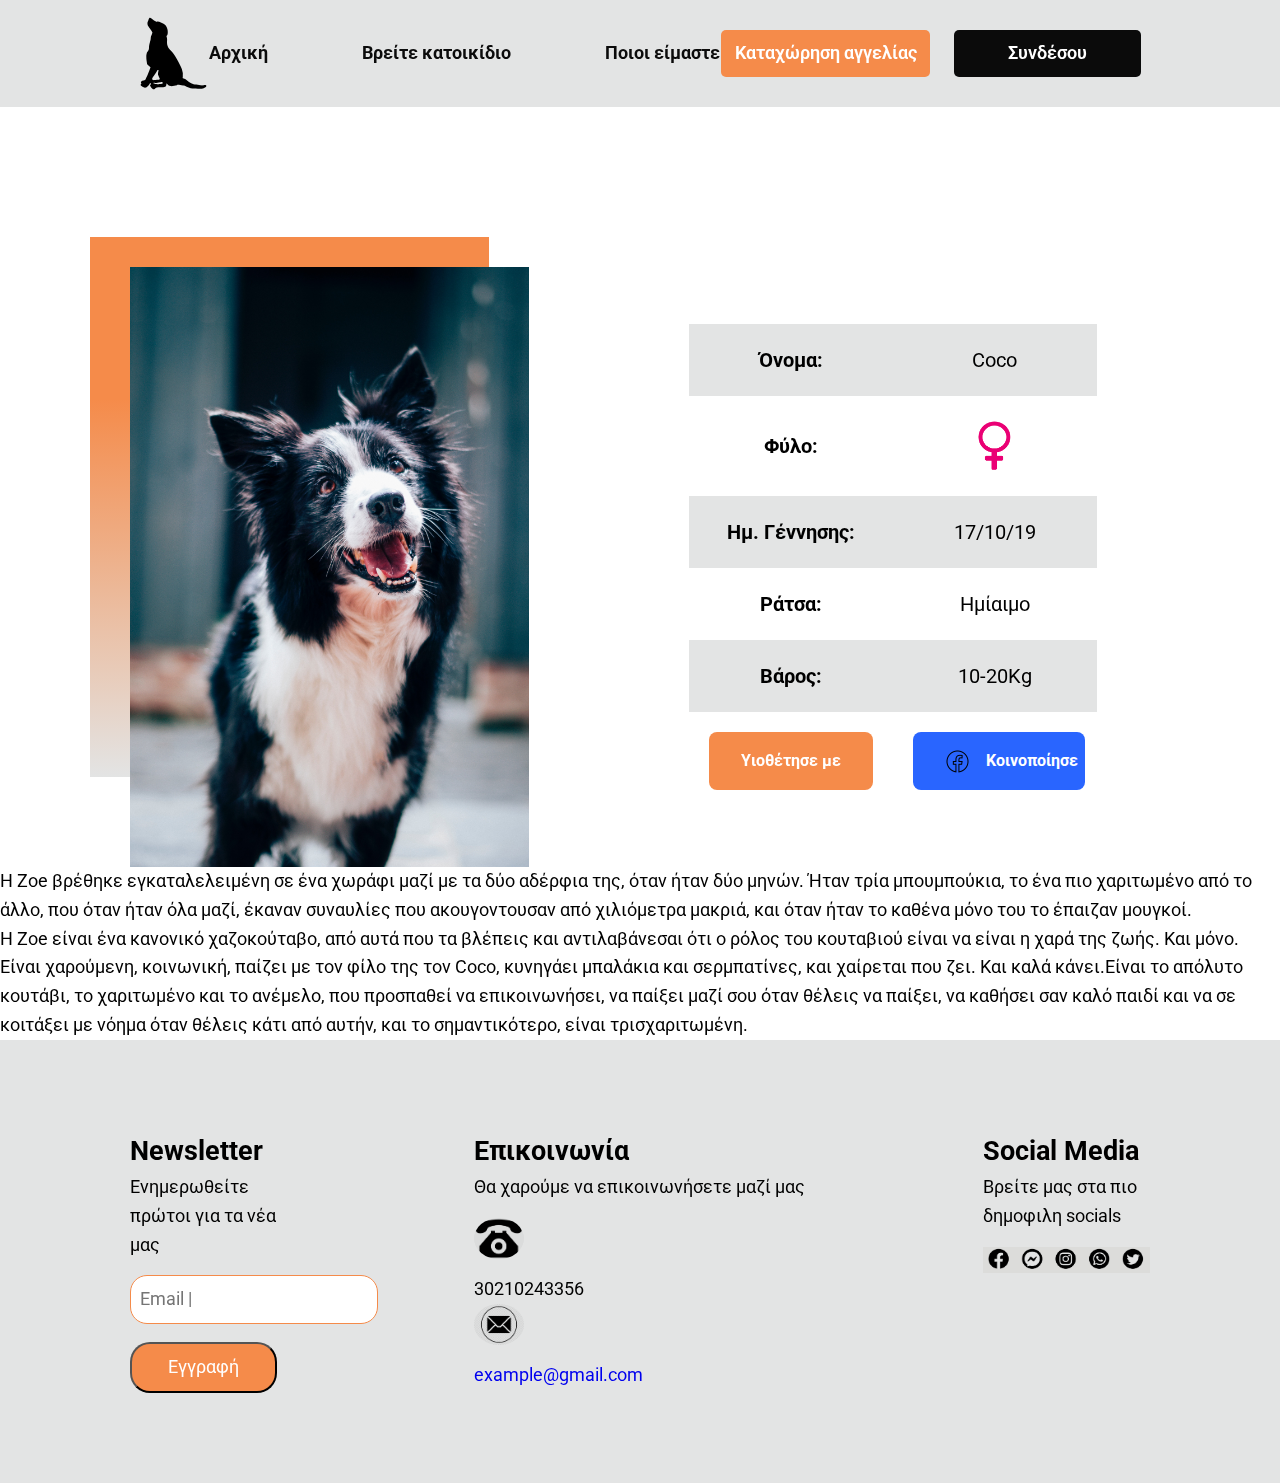
==== html/pet.html @ 39501120 "finish hero section" ====
<!DOCTYPE html>
<html lang="en">
  <head>
    <meta charset="UTF-8" />
    <meta name="viewport" content="width=device-width, initial-scale=1.0" />
    <title>Adopt A Stray | Pet</title>
    <link rel="stylesheet" href="../css/pet.css" />
    <link rel="preconnect" href="https://fonts.googleapis.com" />
    <link rel="preconnect" href="https://fonts.gstatic.com" crossorigin />
    <link
      href="https://fonts.googleapis.com/css2?family=Roboto:wght@400;700&display=swap"
      rel="stylesheet"
    />
  </head>
  <body>
    <header>
      <div class="container">
        <img src="../images/dogLogo.svg" alt="" class="main__nav-logo dog" />

        <nav class="main__nav">
          <ul>
            <li class="main__nav-item"><a href="index.html">Αρχική</a></li>
            <li class="main__nav-item">
              <a href="pets.html">Βρείτε κατοικίδιο</a>
            </li>
            <li class="main__nav-item"><a href="#">Ποιοι είμαστε</a></li>
          </ul>
        </nav>
        <div class="nav-links">
          <a href="" class="nav__link advert">Καταχώρηση αγγελίας</a>
          <a href="" class="nav__link donate">Συνδέσου</a>
        </div>
      </div>
    </header>
    <main class="hero container">
      <section class="hero-image">
        <img class="animal-image" src="../images/coco.jpg" alt="" />
      </section>

      <table class="animal__details">
        <tr>
          <th>Όνομα:</th>
          <td>Coco</td>
        </tr>
        <tr>
          <th>Φύλο:</th>
          <td>
            <img
              class="animal__details-img"
              src="../images/female-icon.png"
              alt=""
            />
          </td>
        </tr>
        <tr>
          <th>Ημ. Γέννησης:</th>
          <td>17/10/19</td>
        </tr>
        <tr>
          <th>Ράτσα:</th>
          <td>Ημίαιμο</td>
        </tr>
        <tr>
          <th>Βάρος:</th>
          <td>10-20Kg</td>
        </tr>
        <tr>
          <td><button class="btn adopt-link">Υιοθέτησε με</button></td>
          <td>
            <button class="btn share-link">
              <img src="../images/facebook.png" alt="" />Κοινοποίησε
            </button>
          </td>
        </tr>
      </table>
    </main>
    <p class="about-animal">
      Η Zoe βρέθηκε εγκαταλελειμένη σε ένα χωράφι μαζί με τα δύο αδέρφια της,
      όταν ήταν δύο μηνών. Ήταν τρία μπουμπούκια, το ένα πιο χαριτωμένο από το
      άλλο, που όταν ήταν όλα μαζί, έκαναν συναυλίες που ακουγοντουσαν από
      χιλιόμετρα μακριά, και όταν ήταν το καθένα μόνο του το έπαιζαν μουγκοί.
    </p>
    <p class="about-animal">
      Η Zoe είναι ένα κανονικό χαζοκούταβο, από αυτά που τα βλέπεις και
      αντιλαβάνεσαι ότι ο ρόλος του κουταβιού είναι να είναι η χαρά της ζωής.
      Και μόνο. Είναι χαρούμενη, κοινωνική, παίζει με τον φίλο της τον Coco,
      κυνηγάει μπαλάκια και σερμπατίνες, και χαίρεται που ζει. Και καλά
      κάνει.Είναι το απόλυτο κουτάβι, το χαριτωμένο και το ανέμελο, που
      προσπαθεί να επικοινωνήσει, να παίξει μαζί σου όταν θέλεις να παίξει, να
      καθήσει σαν καλό παιδί και να σε κοιτάξει με νόημα όταν θέλεις κάτι από
      αυτήν, και το σημαντικότερο, είναι τρισχαριτωμένη.
    </p>

    <footer>
      <section class="newsletter container footer-item">
        <h2 class="footer-heading">Newsletter</h2>
        <p class="footer-p">Ενημερωθείτε πρώτοι για τα νέα μας</p>
        <form action="">
          <input
            class="email"
            type="email"
            name="email"
            id="email"
            placeholder="Email |"
          />
          <input type="button" value="Εγγραφή" class="sumbit" />
        </form>
      </section>
      <section class="footer-item contact">
        <h2 class="footer-heading">Επικοινωνία</h2>
        <p class="footer-p">Θα χαρούμε να επικοινωνήσετε μαζί μας</p>
        <div class="row">
          <img class="footer-image" src="../images/phone-icon.png" alt="" />
          <p class="footer-number">30210243356</p>
        </div>
        <div class="row">
          <img class="footer-image" src="../images/email-icon.png" alt="" />

          <a class="footer-email" href="mailto:someone@example.com"
            >example@gmail.com</a
          >
        </div>
      </section>
      <section class="socials container footer-item">
        <h2 class="footer-heading">Social Media</h2>
        <p class="footer-p">Βρείτε μας στα πιο δημοφιλη socials</p>
        <div class="row">
          <img class="socials-image" src="../images/socials.jpg" alt="" />
        </div>
      </section>
    </footer>
  </body>
</html>

<!--  <div class="row">
          <p class="row-about">Όνομα:</p>
          <p class="animal__details-name">Zoe</p>
        </div>
        <div class="row">
          <p class="row-about">Φύλο:</p>
          <img
            src="../images/female-icon.png"
            alt="An image of a dog named Coco"
            class="animal__details-img"
          />
        </div>
        <div class="row">
          <p class="row-about">Ημ. Γέννησης:</p>
          <p class="animal__details-birthyear">17/10/19</p>
        </div>
        <div class="row">
          <p class="row-about">Ράτσα:</p>
          <p class="animal__details-birthyear">Ημίαιμο</p>
        </div>
        <div class="row">
          <p class="row-about">Βάρος:</p>
          <p class="animal__details-birthyear">10 - 20kg</p>
        </div>
        <div class="links">
          <button class="btn">Υιοθέτησε Με</button>
          <button class="btn">Share</button>
        </div> -->
---- css/pet.css ----
/* CSS Reset by Josh W Comeau   https://www.joshwcomeau.com/css/custom-css-reset/*/

/*
  1. Use a more-intuitive box-sizing model.
*/
*,
*::before,
*::after {
  box-sizing: border-box;
}
/*
    2. Remove default margin and padding
  */
* {
  padding: 0;
  margin: 0;
}
/*
    3. Allow percentage-based heights in the application
  */
html,
body {
  height: 100%;
}
/*
    Typographic tweaks!
    4. Add accessible line-height
    5. Improve text rendering
  */
body {
  -webkit-font-smoothing: antialiased;
}
/*
    6. Improve media defaults
  */
img,
picture,
video,
canvas,
svg {
  display: block;
  max-width: 100%;
}
/*
    7. Remove built-in form typography styles
  */
input,
button,
textarea,
select {
  font: inherit;
}
/*
    8. Avoid text overflows
  */
p,
h1,
h2,
h3,
h4,
h5,
h6 {
  overflow-wrap: break-word;
}
/*
    9. Create a root stacking context
  */
#root,
#__next {
  isolation: isolate;
}

:root {
  --clr-bg-grey: #e3e4e4;
  --clr-bg-accent: hwb(23 16% 0% / 0.22);
  --clr-text-main: #0b0b0b;
  --clr-text-accent: #f58b4a;
  /* Font Sizes */
  --fs-regular: 1rem;
  --fs-lg: 1.125rem;
  --fs-xl: 1.75rem;
  --fs-2xl: 2.5rem;
  --fs-3xl: 3rem;
  --fs-sm: 0.9375rem;
  /* Font Famillies */
  --ff-main: "Roboto", sans-serif;
}

ul li {
  list-style: none;
}

body {
  line-height: 1.6;
  font-size: var(--fs-lg);
  font-family: var(--ff-main);
}

a:link,
a:visited {
  text-decoration: none;
}

.container {
  max-width: calc(100% - 260px);
  margin-inline: auto;
}

.btn {
  background: none;
  border: none;
  cursor: pointer;
  color: #fff;
  font-weight: 700;
  padding: 1em 2em;
  border-radius: 8px;
  font-size: var(--fs-regular);
}

header .container {
  display: flex;
  justify-content: space-between;
  align-items: center;
  padding: 0.5em;
}

header {
  background-color: var(--clr-bg-grey);
  font-size: var(--fs-lg);
}

.main__nav {
  display: flex;
  align-items: center;
}

nav ul {
  display: flex;
  gap: 5.9rem;
  margin-inline: auto;
}

.main__nav-item a {
  color: var(--clr-text-main);
  font-weight: 700;
}

.dog {
  width: 69px;
  height: 89px;
}

.nav-links {
  display: flex;
  align-items: center;
  gap: 1.5rem;
}

.nav-links a {
  color: white;
  border-radius: 5px;
  font-weight: 600;
}

.advert {
  background-color: var(--clr-text-accent);
  padding: 0.5em 0.75em;
}

.donate {
  background-color: var(--clr-text-main);
  padding: 0.5em 3em;
}

.hero {
  margin-top: 10rem;
  display: flex;
  align-items: center;
  grid-template-columns: repeat(2, 1fr);
  gap: 10rem;
}

table {
  table-layout: fixed;
  width: 40%;
  text-align: center;

  border-collapse: collapse;
}
table td,
table th {
  padding: 1.25rem;
  font-size: 1.25rem;
}

table tr:nth-child(odd) {
  background-color: var(--clr-bg-grey);
}

.adopt-link {
  background-color: var(--clr-text-accent);
}

.share-link {
  background-color: #2965ff;
  position: relative;
  display: inline-flex;
  gap: 1rem;
  align-items: center;
}

.share-link img {
  width: 25px;
  height: 25px;
}

.animal__details-img {
  width: 60px;
  height: 60px;
  margin-inline: auto;
}

.hero-image {
  position: relative;
}

.hero-image img {
  max-width: 800px;
  max-height: 600px;
}

.hero-image:before {
  position: absolute;
  content: "";
  inset: -30px -40px;
  background: linear-gradient(
    to bottom,
    var(--clr-text-accent) 30%,
    var(--clr-bg-grey)
  );
  height: 90%;
  width: 100%;
  z-index: -100;
}

footer {
  background-color: var(--clr-bg-grey);
  display: grid;
  grid-template-columns: repeat(3, 1fr);

  padding-block: 5em;
}

.contact {
  margin-inline: auto;
}

.footer-image {
  width: 50px;
  border-radius: 50%;
  mix-blend-mode: multiply;
}

.socials-image {
  mix-blend-mode: multiply;
}

.footer-p {
  margin-bottom: 1rem;
}

.footer-image {
  margin-bottom: 1rem;
}

.email {
  padding: 0.5em;
  border-radius: 17px;
  border: 1px solid var(--clr-text-accent);
  color: var(--clr-text-accent);
  display: block;
}

.sumbit {
  padding: 0.5em 2em;
  margin-top: 1.125rem;
  background-color: var(--clr-text-accent);
  color: #fff;
  border-radius: 20px;
  cursor: pointer;
}
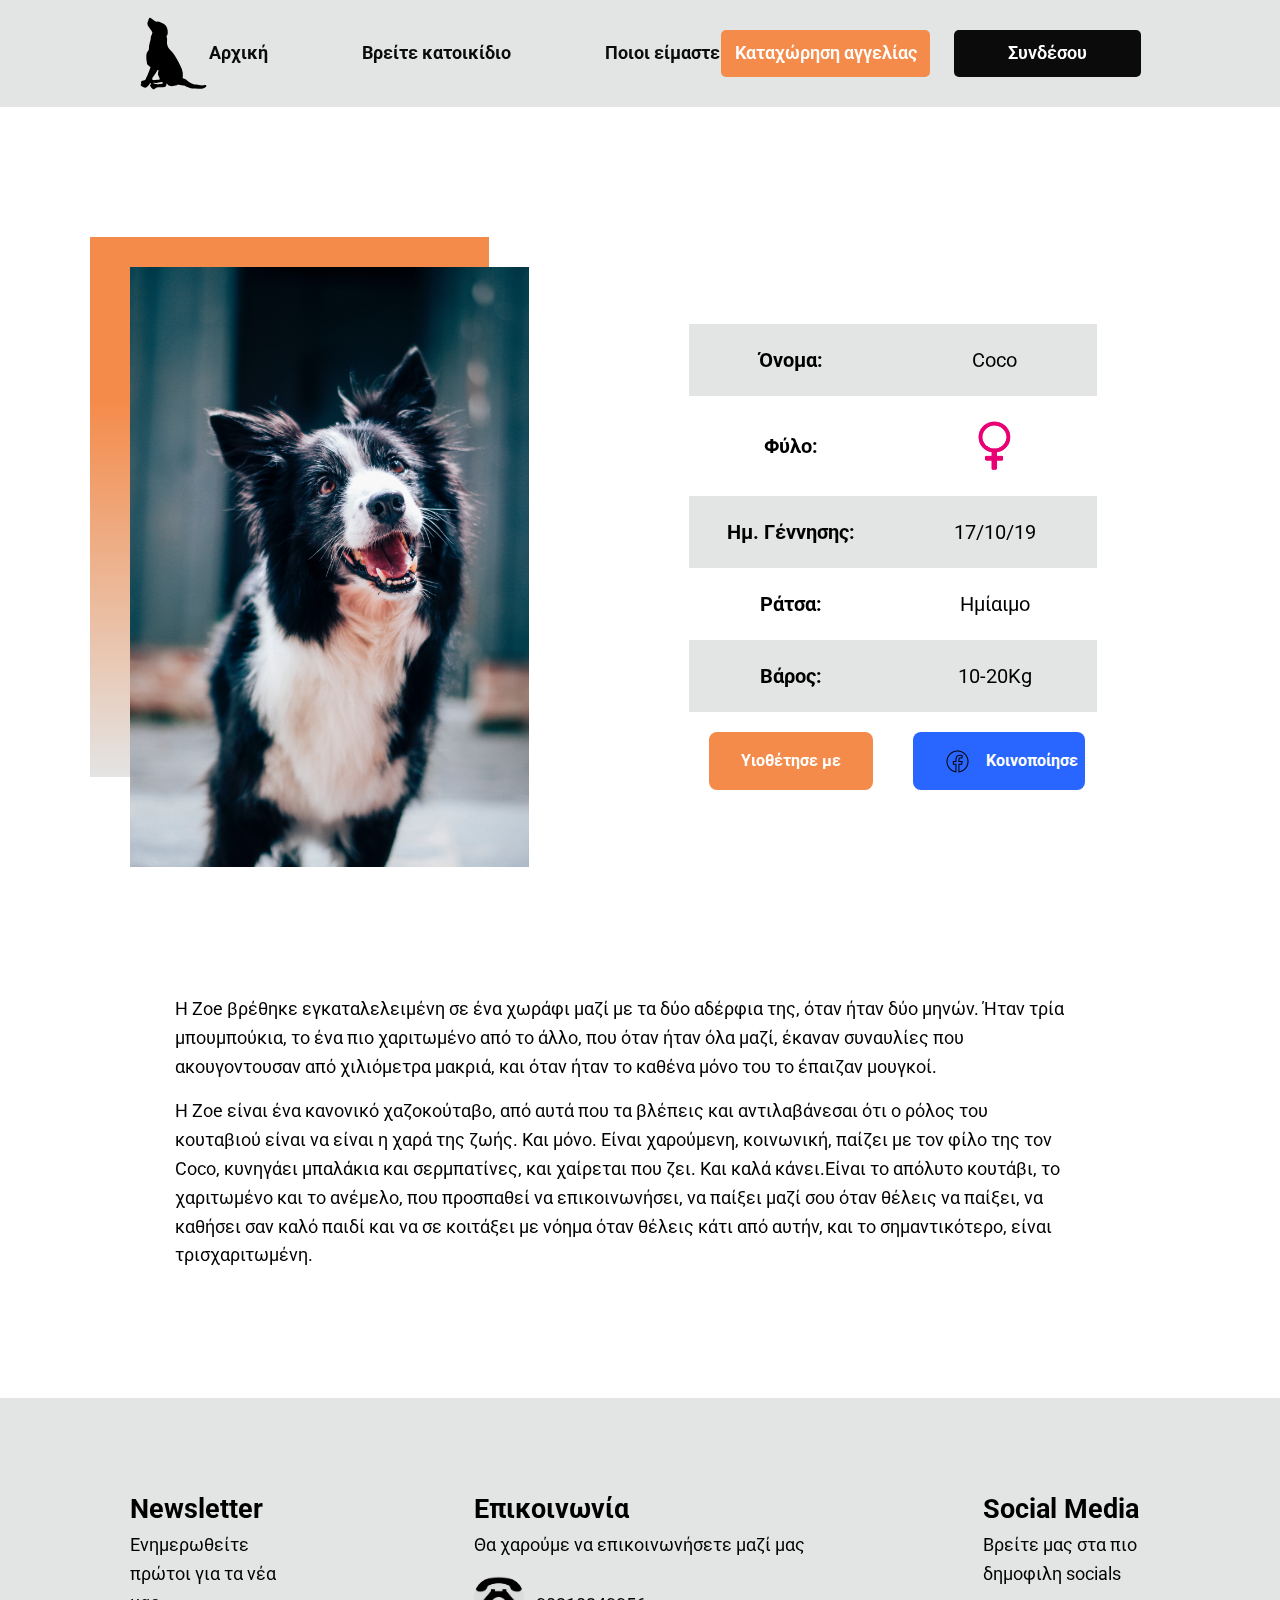
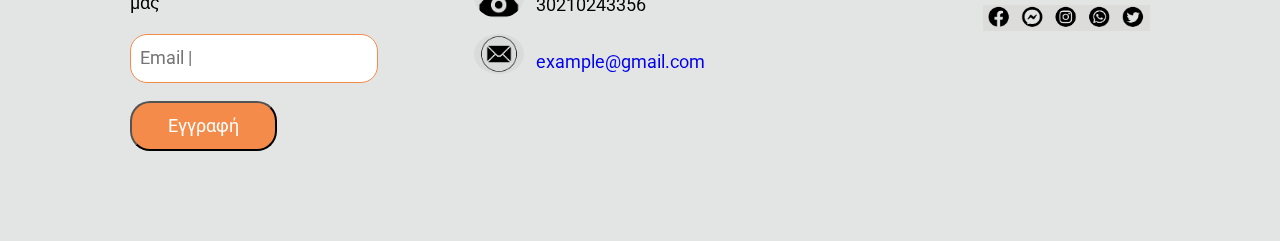
==== commit 09632d44: "add paragraphs spacing" ====
--- a/html/pet.html
+++ b/html/pet.html
@@ -74,22 +74,24 @@
         </tr>
       </table>
     </main>
-    <p class="about-animal">
-      Η Zoe βρέθηκε εγκαταλελειμένη σε ένα χωράφι μαζί με τα δύο αδέρφια της,
-      όταν ήταν δύο μηνών. Ήταν τρία μπουμπούκια, το ένα πιο χαριτωμένο από το
-      άλλο, που όταν ήταν όλα μαζί, έκαναν συναυλίες που ακουγοντουσαν από
-      χιλιόμετρα μακριά, και όταν ήταν το καθένα μόνο του το έπαιζαν μουγκοί.
-    </p>
-    <p class="about-animal">
-      Η Zoe είναι ένα κανονικό χαζοκούταβο, από αυτά που τα βλέπεις και
-      αντιλαβάνεσαι ότι ο ρόλος του κουταβιού είναι να είναι η χαρά της ζωής.
-      Και μόνο. Είναι χαρούμενη, κοινωνική, παίζει με τον φίλο της τον Coco,
-      κυνηγάει μπαλάκια και σερμπατίνες, και χαίρεται που ζει. Και καλά
-      κάνει.Είναι το απόλυτο κουτάβι, το χαριτωμένο και το ανέμελο, που
-      προσπαθεί να επικοινωνήσει, να παίξει μαζί σου όταν θέλεις να παίξει, να
-      καθήσει σαν καλό παιδί και να σε κοιτάξει με νόημα όταν θέλεις κάτι από
-      αυτήν, και το σημαντικότερο, είναι τρισχαριτωμένη.
-    </p>
+    <section class="paragraphs container">
+      <p class="about-animal">
+        Η Zoe βρέθηκε εγκαταλελειμένη σε ένα χωράφι μαζί με τα δύο αδέρφια της,
+        όταν ήταν δύο μηνών. Ήταν τρία μπουμπούκια, το ένα πιο χαριτωμένο από το
+        άλλο, που όταν ήταν όλα μαζί, έκαναν συναυλίες που ακουγοντουσαν από
+        χιλιόμετρα μακριά, και όταν ήταν το καθένα μόνο του το έπαιζαν μουγκοί.
+      </p>
+      <p class="about-animal">
+        Η Zoe είναι ένα κανονικό χαζοκούταβο, από αυτά που τα βλέπεις και
+        αντιλαβάνεσαι ότι ο ρόλος του κουταβιού είναι να είναι η χαρά της ζωής.
+        Και μόνο. Είναι χαρούμενη, κοινωνική, παίζει με τον φίλο της τον Coco,
+        κυνηγάει μπαλάκια και σερμπατίνες, και χαίρεται που ζει. Και καλά
+        κάνει.Είναι το απόλυτο κουτάβι, το χαριτωμένο και το ανέμελο, που
+        προσπαθεί να επικοινωνήσει, να παίξει μαζί σου όταν θέλεις να παίξει, να
+        καθήσει σαν καλό παιδί και να σε κοιτάξει με νόημα όταν θέλεις κάτι από
+        αυτήν, και το σημαντικότερο, είναι τρισχαριτωμένη.
+      </p>
+    </section>
 
     <footer>
       <section class="newsletter container footer-item">
--- a/css/pet.css
+++ b/css/pet.css
@@ -243,6 +243,18 @@
   z-index: -100;
 }
 
+.paragraphs {
+  margin-top: 8rem;
+  display: grid;
+  gap: 1rem;
+  margin-bottom: 8rem;
+}
+
+.about-animal {
+  max-width: 90ch;
+  margin-left: 2.5em;
+}
+
 footer {
   background-color: var(--clr-bg-grey);
   display: grid;
@@ -253,6 +265,12 @@
 
 .contact {
   margin-inline: auto;
+}
+
+.row {
+  display: flex;
+  align-items: center;
+  gap: 0.75rem;
 }
 
 .footer-image {
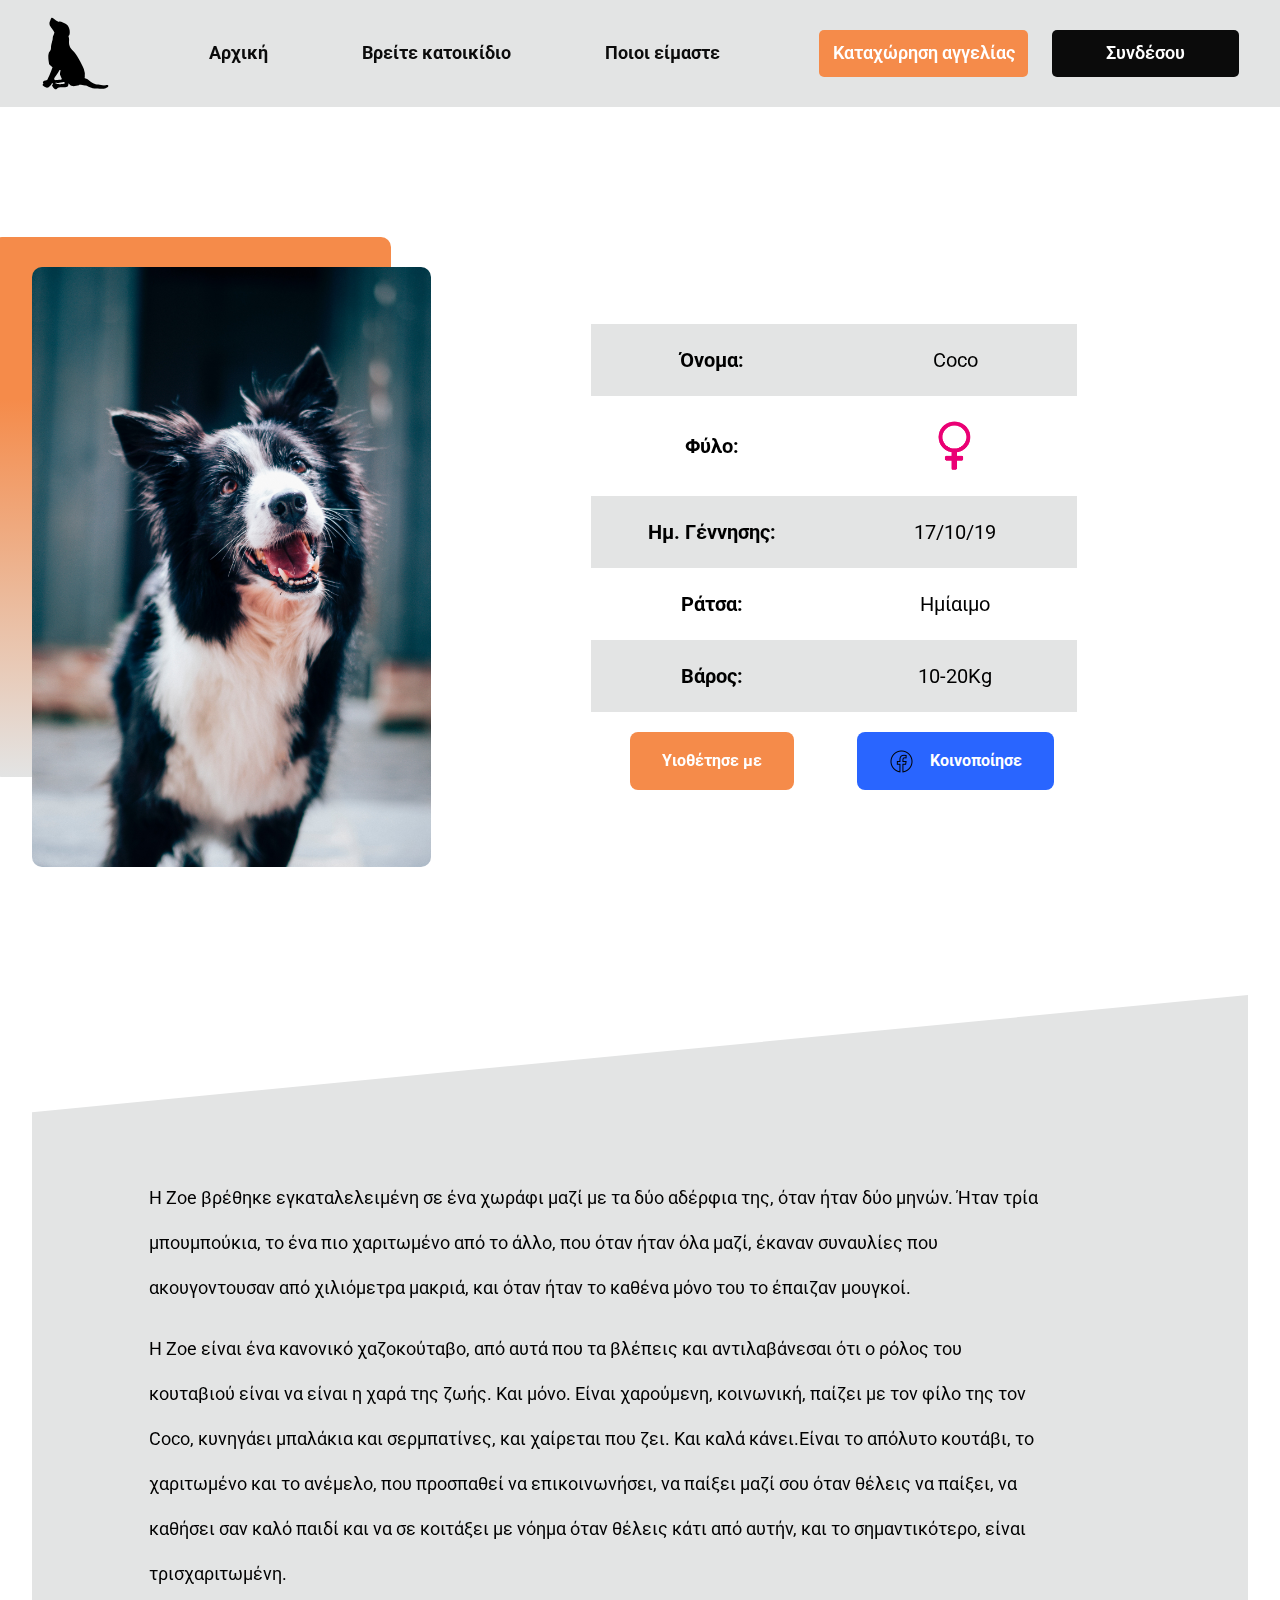
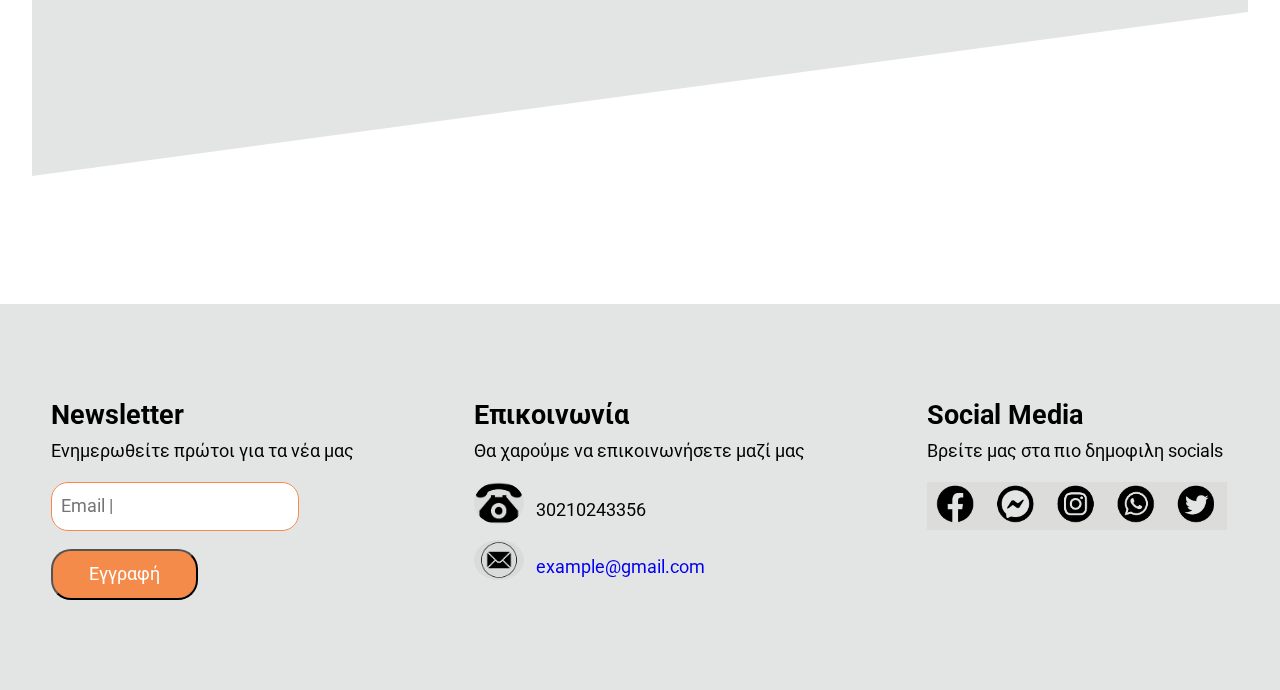
==== commit 1c3fbe7e: "change donate class to sign and hover stylin" ====
--- a/html/pet.html
+++ b/html/pet.html
@@ -28,7 +28,7 @@
         </nav>
         <div class="nav-links">
           <a href="" class="nav__link advert">Καταχώρηση αγγελίας</a>
-          <a href="" class="nav__link donate">Συνδέσου</a>
+          <a href="" class="nav__link sign">Συνδέσου</a>
         </div>
       </div>
     </header>
@@ -133,32 +133,3 @@
     </footer>
   </body>
 </html>
-
-<!--  <div class="row">
-          <p class="row-about">Όνομα:</p>
-          <p class="animal__details-name">Zoe</p>
-        </div>
-        <div class="row">
-          <p class="row-about">Φύλο:</p>
-          <img
-            src="../images/female-icon.png"
-            alt="An image of a dog named Coco"
-            class="animal__details-img"
-          />
-        </div>
-        <div class="row">
-          <p class="row-about">Ημ. Γέννησης:</p>
-          <p class="animal__details-birthyear">17/10/19</p>
-        </div>
-        <div class="row">
-          <p class="row-about">Ράτσα:</p>
-          <p class="animal__details-birthyear">Ημίαιμο</p>
-        </div>
-        <div class="row">
-          <p class="row-about">Βάρος:</p>
-          <p class="animal__details-birthyear">10 - 20kg</p>
-        </div>
-        <div class="links">
-          <button class="btn">Υιοθέτησε Με</button>
-          <button class="btn">Share</button>
-        </div> -->
--- a/css/pet.css
+++ b/css/pet.css
@@ -102,7 +102,7 @@
 }
 
 .container {
-  max-width: calc(100% - 260px);
+  max-width: min(95%, 1440px);
   margin-inline: auto;
 }
 
@@ -143,6 +143,16 @@
 .main__nav-item a {
   color: var(--clr-text-main);
   font-weight: 700;
+  position: relative;
+}
+
+.main__nav-item a:hover::before {
+  content: "";
+  position: absolute;
+  bottom: -5px;
+  height: 3px;
+  width: 100%;
+  background-color: var(--clr-text-accent);
 }
 
 .dog {
@@ -167,9 +177,20 @@
   padding: 0.5em 0.75em;
 }
 
-.donate {
+.advert:hover {
+  background-color: var(--clr-text-main);
+  color: var(--clr-text-accent);
+  transition: all 0.5s ease;
+}
+
+.sign {
   background-color: var(--clr-text-main);
   padding: 0.5em 3em;
+}
+
+.sign:hover {
+  color: var(--clr-text-accent);
+  transition: all 0.5s ease;
 }
 
 .hero {
@@ -227,6 +248,7 @@
 .hero-image img {
   max-width: 800px;
   max-height: 600px;
+  border-radius: 10px;
 }
 
 .hero-image:before {
@@ -241,6 +263,7 @@
   height: 90%;
   width: 100%;
   z-index: -100;
+  border-radius: 10px;
 }
 
 .paragraphs {
@@ -248,8 +271,20 @@
   display: grid;
   gap: 1rem;
   margin-bottom: 8rem;
-}
-
+  position: relative;
+  padding-block: 10em;
+  padding-inline: 4em;
+  line-height: 2.5;
+}
+
+.paragraphs::before {
+  content: "";
+  position: absolute;
+  inset: 0;
+  background-color: var(--clr-bg-grey);
+  z-index: -100;
+  clip-path: polygon(0 15%, 100% 0, 100% 79%, 0 100%);
+}
 .about-animal {
   max-width: 90ch;
   margin-left: 2.5em;
@@ -259,7 +294,7 @@
   background-color: var(--clr-bg-grey);
   display: grid;
   grid-template-columns: repeat(3, 1fr);
-
+  gap: 2rem;
   padding-block: 5em;
 }
 
@@ -281,6 +316,7 @@
 
 .socials-image {
   mix-blend-mode: multiply;
+  max-width: 300px;
 }
 
 .footer-p {
@@ -307,3 +343,10 @@
   border-radius: 20px;
   cursor: pointer;
 }
+
+@media (max-width: 1000px) {
+  footer {
+    grid-template-columns: 1fr;
+    justify-content: center;
+  }
+}
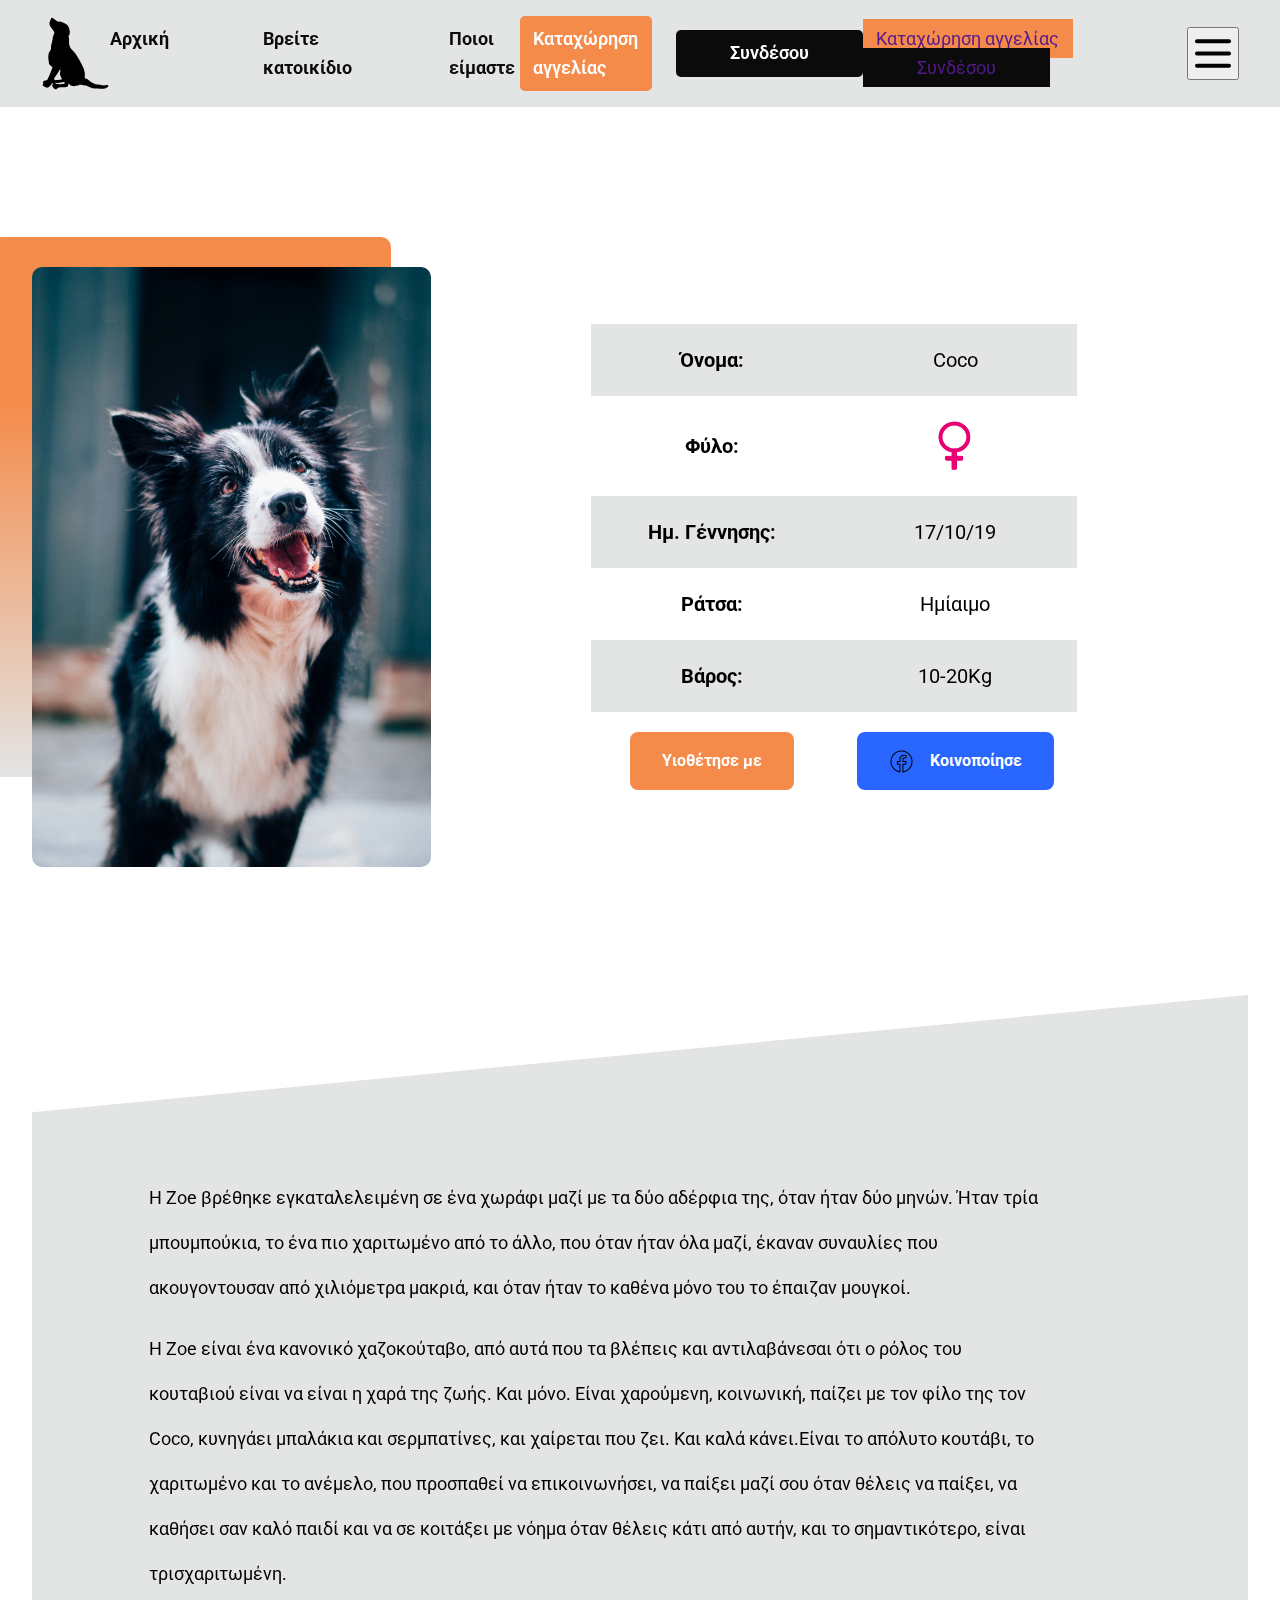
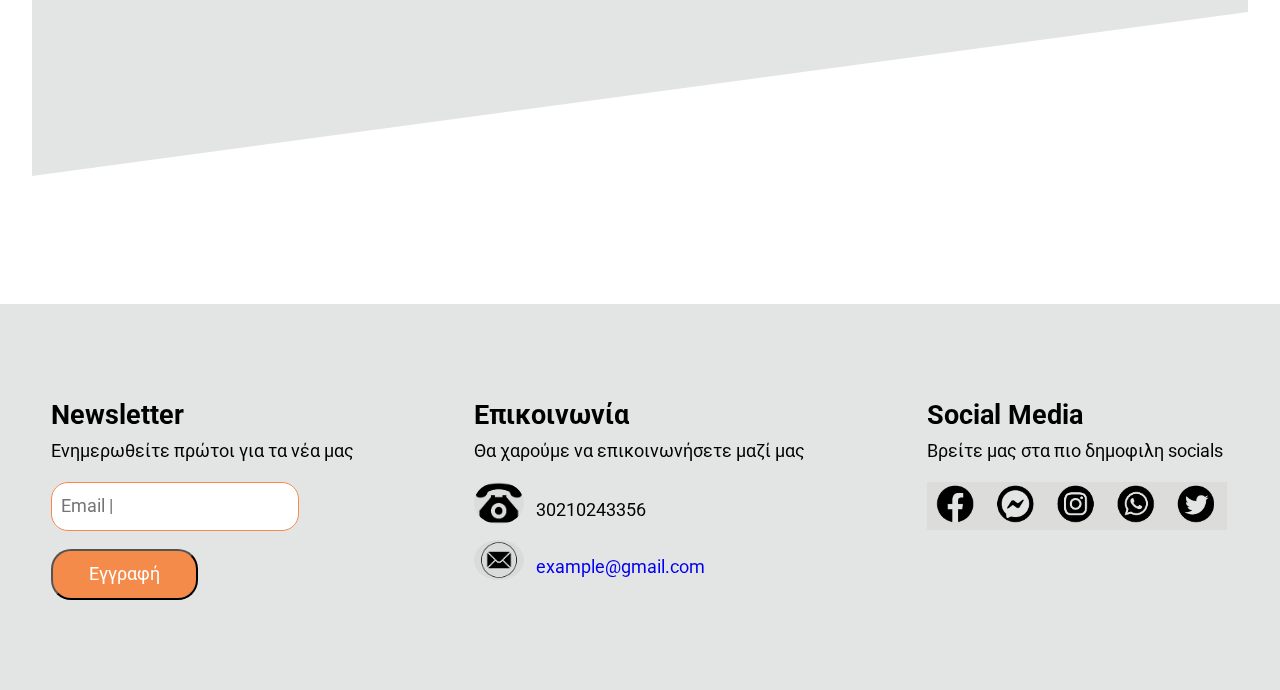
==== commit 86425389: "update nav html" ====
--- a/html/pet.html
+++ b/html/pet.html
@@ -11,25 +11,38 @@
       href="https://fonts.googleapis.com/css2?family=Roboto:wght@400;700&display=swap"
       rel="stylesheet"
     />
+    <script defer src="../js/nav.js"></script>
   </head>
   <body>
     <header>
       <div class="container">
         <img src="../images/dogLogo.svg" alt="" class="main__nav-logo dog" />
 
-        <nav class="main__nav">
-          <ul>
+        <nav class="main__nav hidden">
+          <ul class="nav-ul">
             <li class="main__nav-item"><a href="index.html">Αρχική</a></li>
             <li class="main__nav-item">
               <a href="pets.html">Βρείτε κατοικίδιο</a>
             </li>
             <li class="main__nav-item"><a href="#">Ποιοι είμαστε</a></li>
           </ul>
+          <div class="nav-links">
+            <a href="" class="nav__link advert">Καταχώρηση αγγελίας</a>
+            <a href="" class="nav__link sign">Συνδέσου</a>
+          </div>
         </nav>
-        <div class="nav-links">
+        <div class="desktop-hidden">
           <a href="" class="nav__link advert">Καταχώρηση αγγελίας</a>
           <a href="" class="nav__link sign">Συνδέσου</a>
         </div>
+
+        <button class="mobile__nav-btn">
+          <img
+            class="mobile__nav-btn--icon"
+            src="../images/burger-menu-svgrepo-com.svg"
+            alt=""
+          />
+        </button>
       </div>
     </header>
     <main class="hero container">
